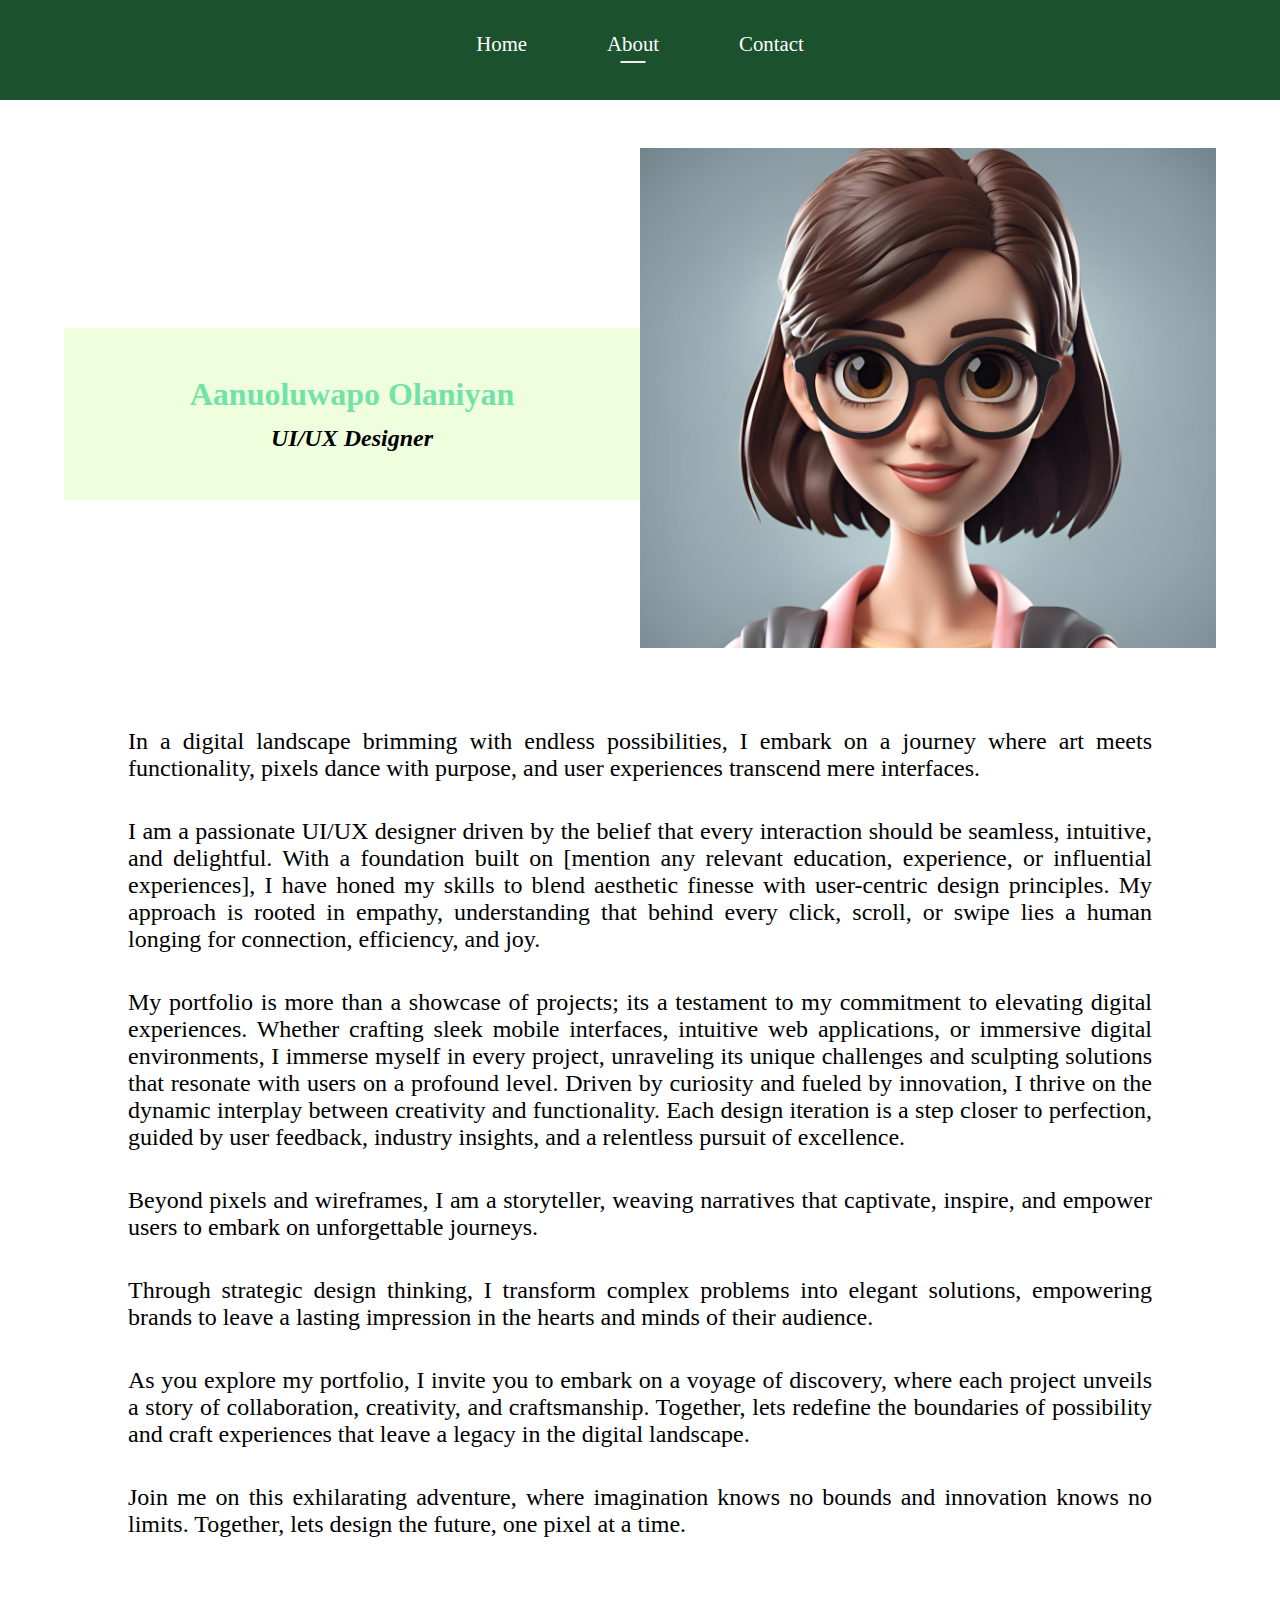
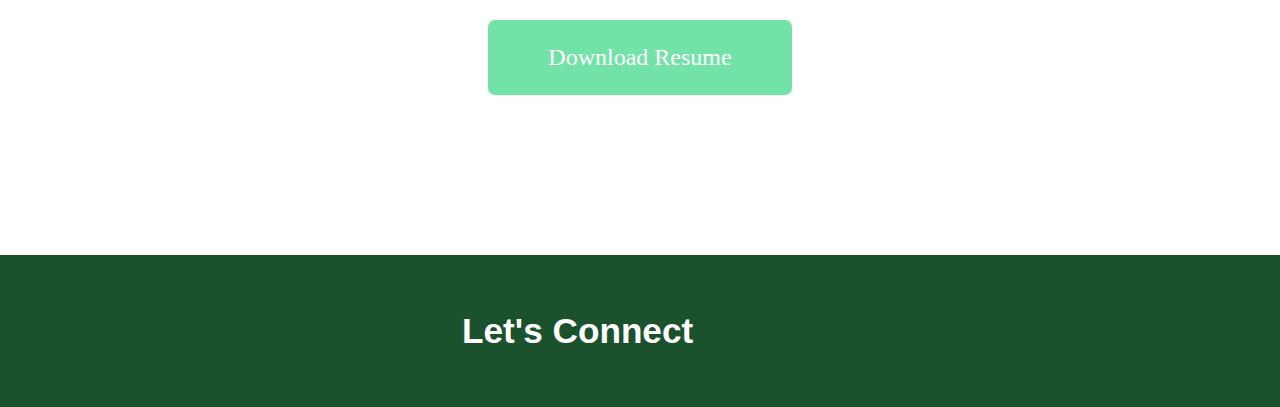
==== about.html @ ff345f08 "Add files via upload" ====
<!DOCTYPE html>
<html lang="en">
  <head>
    <meta charset="UTF-8" />
    <meta name="viewport" content="width=device-width, initial-scale=1.0" />
    <title>Document</title>
    <link rel="stylesheet" href="./about.css" />
        <link
      rel="stylesheet"
      href="https://cdnjs.cloudflare.com/ajax/libs/font-awesome/6.5.2/css/all.min.css"
      integrity="sha512-SnH5WK+bZxgPHs44uWIX+LLJAJ9/2PkPKZ5QiAj6Ta86w+fsb2TkcmfRyVX3pBnMFcV7oQPJkl9QevSCWr3W6A=="
      crossorigin="anonymous"
      re
  </head>
  <body>
    <nav>
      <ul>
        <li><a href="./index.html">Home</a></li>
        <li>
          <a href="./about.html">About</a>
          <hr />
        </li>
        <li><a href="./contact.html">Contact</a></li>
      </ul>
    </nav>
    <main>
      <div class="main__1">
            <h1>Aanuoluwapo Olaniyan</h1>
            <h2>UI/UX Designer</h2>
      </div>
      <div class="main__1__img"></div>
    </main>
    <div class="paragraph">
      <p>In a digital landscape brimming with endless possibilities, I embark on a journey where art meets
functionality, pixels dance with purpose, and user experiences transcend mere interfaces.</p><br><br>
<p>I am a
passionate UI/UX designer driven by the belief that every interaction should be seamless, intuitive, and
delightful.
With a foundation built on [mention any relevant education, experience, or influential experiences], I
have honed my skills to blend aesthetic finesse with user-centric design principles. My approach is
rooted in empathy, understanding that behind every click, scroll, or swipe lies a human longing for
connection, efficiency, and joy.
</p><br><br>
<p>My portfolio is more than a showcase of projects; its a testament to my commitment to elevating digital
experiences. Whether crafting sleek mobile interfaces, intuitive web applications, or immersive digital environments, I immerse myself in every project, unraveling its unique challenges and sculpting
solutions that resonate with users on a profound level.
Driven by curiosity and fueled by innovation, I thrive on the dynamic interplay between creativity and
functionality. Each design iteration is a step closer to perfection, guided by user feedback, industry
insights, and a relentless pursuit of excellence.
</p><br><br>
<p>Beyond pixels and wireframes, I am a storyteller, weaving narratives that captivate, inspire, and
empower users to embark on unforgettable journeys.</p><br><br>
<p>Through strategic design thinking, I transform
complex problems into elegant solutions, empowering brands to leave a lasting impression in the hearts
 and minds of their audience.
</p><br><br>
<p>As you explore my portfolio, I invite you to embark on a voyage of discovery, where each project unveils
a story of collaboration, creativity, and craftsmanship. Together, lets redefine the boundaries of
possibility and craft experiences that leave a legacy in the digital landscape.
</p><br><br>
<p>Join me on this exhilarating adventure, where imagination knows no bounds and innovation knows no
limits. Together, lets design the future, one pixel at a time.
</p><br>
    </div>
    <div class="btn__download">
      <a href="#">Download Resume</a>
    </div>
      <footer>
      <h2>Let's Connect</h2>
      <div class="icons">
        <i class="far fa-envelope"></i>
        <i class="fab fa-linkedin"></i>
        <i class="fas fa-phone"></i>
      </div>
    </footer>
  </body>
</html>
---- about.css ----
* {
  margin: 0;
  padding: 0;
  box-sizing: border-box;
  text-decoration: none;
}

nav {
  padding: 2em 0%;
  background-color: #1b512d;
  display: flex;
  justify-content: center;
  align-items: center;
}
a {
  font-family: "Lucida Sans", "Lucida Sans Regular", "Lucida Grande";
}
nav ul {
  display: flex;
  gap: 5rem;
  list-style: none;
}

nav a {
  color: #fff;
  font-size: 1.3em;
  /* border-bottom: 1px solid #eee; */
  padding-bottom: 0.5em;
}

nav hr {
  width: 50%;
  margin: 5px auto;
  display: block;
  border: 1.5px solid #eee;
  border-radius: 500px;
}

main > * {
  flex-basis: 50%;
  text-align: center;
}

main .main__1__img {
  width: 100%;
  height: 700px;
  background-image: url(./Mask\ group-2.png);
  background-size: cover;
  background-position: center center;
  transition: 0.5s ease;
}
.main__1__img:hover {
  transform: scale(1.07, 1.07);
  cursor: pointer;
}
main {
  display: flex;
  justify-content: center;
  padding: 3em 10%;
  align-items: center;
}
main .main__1 h1 {
  color: #73e2a7;
  font-size: 3.5em;
}

main .main__1 p {
  line-height: 2em;
  font-size: 2em;
  padding: 1em 0 0 0;
}

main .main__1 {
  margin-top: 2em;
  background-color: #efffde;
  padding: 3em;
}

main .main__1 h2 {
  margin-top: 0.5em;
  font-size: 2em;
  font-style: oblique;
}

.paragraph {
  padding: 2em 10%;
}

.paragraph p {
  font-size: 1.5em;
  text-align: justify;
}

.btn__download {
  display: flex;
  align-items: center;
  justify-content: center;
  padding: 2em 0;
}

.btn__download a {
  background-color: #73e2a7;
  color: #fff;
  font-size: 1.5em;
  padding: 1em 2.5em;
  border: none;
  border-radius: 7px;
}

.btn__download button:hover {
  background-color: #73e2a7ea;
}

footer {
  background-color: #1b512d;
  display: flex;
  align-items: center;
  padding: 3.5em 0;
  align-items: center;
  color: #fff;
  text-align: center;
  justify-content: center;
  gap: 5em;
  margin-top: 10%;
}

footer h2 {
  font-size: 2.2em;
  font-family: "Lucida Sans", "Lucida Sans Regular", "Lucida Grande",
    "Lucida Sans Unicode", Geneva, Verdana, sans-serif;
}

footer .icons {
  display: flex;
  gap: 0.7em;
  font-size: 2em;
  align-items: center;
}

@media (max-width: 1660px) {
  main {
    padding: 3rem 5% !important;
  }
  main .main__1__img {
    height: 500px;
  }
  main .main__1 h1 {
    font-size: 2em;
  }
  main .main__1 h2 {
    font-size: 1.5em;
  }
}

@media (max-width: 750px) {
  main .main__1__img {
    height: 300px !important;
  }
  .paragraph p {
    font-size: 1.1em;
  }
  .paragraph {
    padding: 2em 5%;
  }
  .btn__download a {
    font-size: 1.2em;
    padding: 0.7em 1.5em;
  }
  footer h2 {
    font-size: 1em !important;
  }
  footer h2 {
    font-size: 1.2em;
  }
  footer .icons {
    font-size: 1em;
  }
  footer {
    gap: 2em;
  }
}

@media (max-width: 560px) {
  nav ul {
    gap: 2em !important;
  }
  main .main__1 h1 {
    font-size: 1.2em;
  }
  main .main__1 h2 {
    font-size: 0.9em;
  }
  main .main__1 {
    padding: 2em 0.5em;
  }
  main .main__1__img {
    height: 220px !important;
  }
  .paragraph p {
    font-size: 0.9em;
  }
  footer {
      padding: 2em 0;
  }
}

@media (max-width: 350px) {
  main .main__1__img {
    height: 150px !important;
  }
  main .main__1 h1 {
    font-size: 0.8em !important;
  }
  main .main__1 h2 {
    font-size: 0.7em !important;
  }
  main {
    padding: 1.5rem 2.5% !important;
  }
  .btn__download a {
      font-size: 1em !important;
      padding: 0.6em 1.2em;
  }
  nav a {
      font-size: 0.9em !important;
  }
}
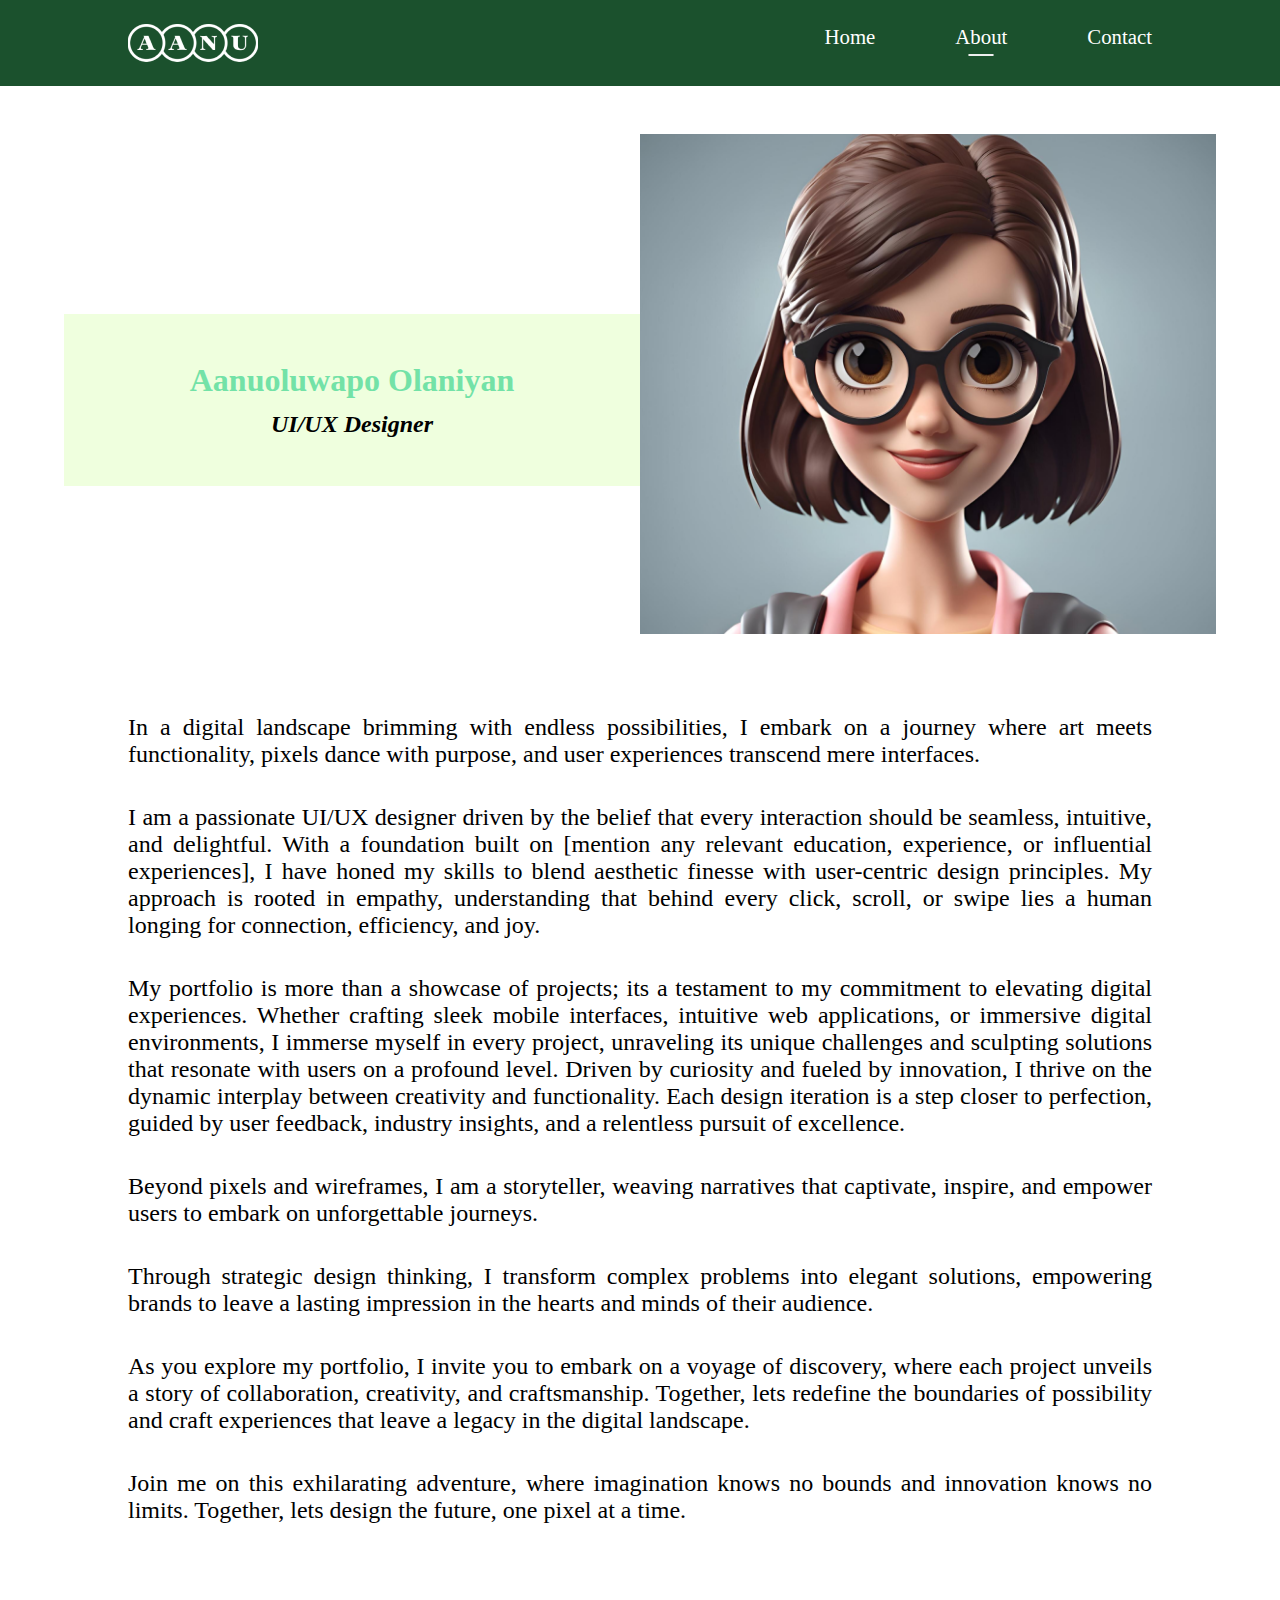
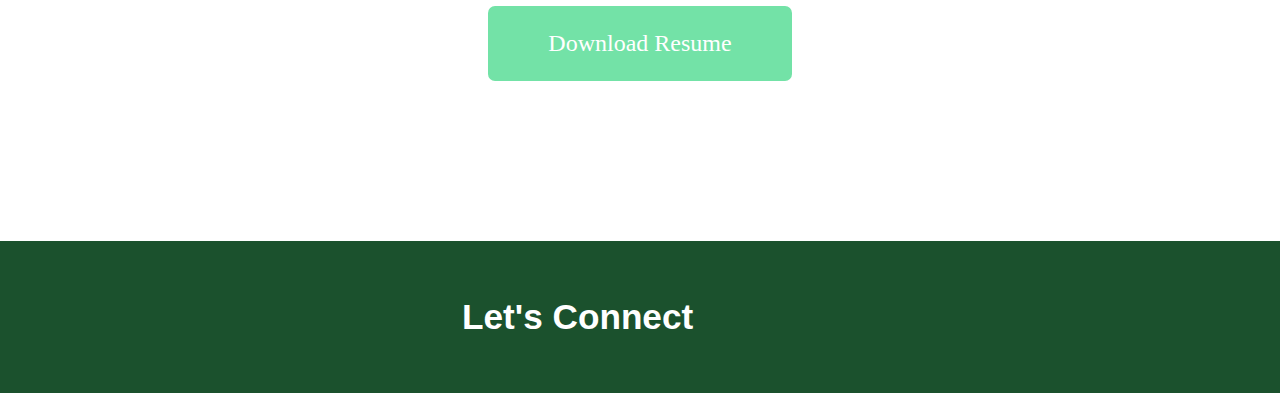
==== commit 87f10464: "Add files via upload" ====
--- a/about.html
+++ b/about.html
@@ -5,15 +5,17 @@
     <meta name="viewport" content="width=device-width, initial-scale=1.0" />
     <title>Document</title>
     <link rel="stylesheet" href="./about.css" />
-        <link
+    <link
       rel="stylesheet"
       href="https://cdnjs.cloudflare.com/ajax/libs/font-awesome/6.5.2/css/all.min.css"
       integrity="sha512-SnH5WK+bZxgPHs44uWIX+LLJAJ9/2PkPKZ5QiAj6Ta86w+fsb2TkcmfRyVX3pBnMFcV7oQPJkl9QevSCWr3W6A=="
       crossorigin="anonymous"
-      re
+      referrerpolicy="no-referrer"
+    />
   </head>
   <body>
     <nav>
+      <img src="./LOGO 1.png" alt="aanu" />
       <ul>
         <li><a href="./index.html">Home</a></li>
         <li>
@@ -25,47 +27,71 @@
     </nav>
     <main>
       <div class="main__1">
-            <h1>Aanuoluwapo Olaniyan</h1>
-            <h2>UI/UX Designer</h2>
+        <h1>Aanuoluwapo Olaniyan</h1>
+        <h2>UI/UX Designer</h2>
       </div>
       <div class="main__1__img"></div>
     </main>
     <div class="paragraph">
-      <p>In a digital landscape brimming with endless possibilities, I embark on a journey where art meets
-functionality, pixels dance with purpose, and user experiences transcend mere interfaces.</p><br><br>
-<p>I am a
-passionate UI/UX designer driven by the belief that every interaction should be seamless, intuitive, and
-delightful.
-With a foundation built on [mention any relevant education, experience, or influential experiences], I
-have honed my skills to blend aesthetic finesse with user-centric design principles. My approach is
-rooted in empathy, understanding that behind every click, scroll, or swipe lies a human longing for
-connection, efficiency, and joy.
-</p><br><br>
-<p>My portfolio is more than a showcase of projects; its a testament to my commitment to elevating digital
-experiences. Whether crafting sleek mobile interfaces, intuitive web applications, or immersive digital environments, I immerse myself in every project, unraveling its unique challenges and sculpting
-solutions that resonate with users on a profound level.
-Driven by curiosity and fueled by innovation, I thrive on the dynamic interplay between creativity and
-functionality. Each design iteration is a step closer to perfection, guided by user feedback, industry
-insights, and a relentless pursuit of excellence.
-</p><br><br>
-<p>Beyond pixels and wireframes, I am a storyteller, weaving narratives that captivate, inspire, and
-empower users to embark on unforgettable journeys.</p><br><br>
-<p>Through strategic design thinking, I transform
-complex problems into elegant solutions, empowering brands to leave a lasting impression in the hearts
- and minds of their audience.
-</p><br><br>
-<p>As you explore my portfolio, I invite you to embark on a voyage of discovery, where each project unveils
-a story of collaboration, creativity, and craftsmanship. Together, lets redefine the boundaries of
-possibility and craft experiences that leave a legacy in the digital landscape.
-</p><br><br>
-<p>Join me on this exhilarating adventure, where imagination knows no bounds and innovation knows no
-limits. Together, lets design the future, one pixel at a time.
-</p><br>
+      <p>
+        In a digital landscape brimming with endless possibilities, I embark on
+        a journey where art meets functionality, pixels dance with purpose, and
+        user experiences transcend mere interfaces.
+      </p>
+      <br /><br />
+      <p>
+        I am a passionate UI/UX designer driven by the belief that every
+        interaction should be seamless, intuitive, and delightful. With a
+        foundation built on [mention any relevant education, experience, or
+        influential experiences], I have honed my skills to blend aesthetic
+        finesse with user-centric design principles. My approach is rooted in
+        empathy, understanding that behind every click, scroll, or swipe lies a
+        human longing for connection, efficiency, and joy.
+      </p>
+      <br /><br />
+      <p>
+        My portfolio is more than a showcase of projects; its a testament to my
+        commitment to elevating digital experiences. Whether crafting sleek
+        mobile interfaces, intuitive web applications, or immersive digital
+        environments, I immerse myself in every project, unraveling its unique
+        challenges and sculpting solutions that resonate with users on a
+        profound level. Driven by curiosity and fueled by innovation, I thrive
+        on the dynamic interplay between creativity and functionality. Each
+        design iteration is a step closer to perfection, guided by user
+        feedback, industry insights, and a relentless pursuit of excellence.
+      </p>
+      <br /><br />
+      <p>
+        Beyond pixels and wireframes, I am a storyteller, weaving narratives
+        that captivate, inspire, and empower users to embark on unforgettable
+        journeys.
+      </p>
+      <br /><br />
+      <p>
+        Through strategic design thinking, I transform complex problems into
+        elegant solutions, empowering brands to leave a lasting impression in
+        the hearts and minds of their audience.
+      </p>
+      <br /><br />
+      <p>
+        As you explore my portfolio, I invite you to embark on a voyage of
+        discovery, where each project unveils a story of collaboration,
+        creativity, and craftsmanship. Together, lets redefine the boundaries of
+        possibility and craft experiences that leave a legacy in the digital
+        landscape.
+      </p>
+      <br /><br />
+      <p>
+        Join me on this exhilarating adventure, where imagination knows no
+        bounds and innovation knows no limits. Together, lets design the future,
+        one pixel at a time.
+      </p>
+      <br />
     </div>
     <div class="btn__download">
       <a href="#">Download Resume</a>
     </div>
-      <footer>
+    <footer>
       <h2>Let's Connect</h2>
       <div class="icons">
         <i class="far fa-envelope"></i>
--- a/about.css
+++ b/about.css
@@ -6,10 +6,10 @@
 }
 
 nav {
-  padding: 2em 0%;
+  padding: 1.5em 10%;
   background-color: #1b512d;
   display: flex;
-  justify-content: center;
+  justify-content: space-between;
   align-items: center;
 }
 a {
@@ -153,6 +153,15 @@
 }
 
 @media (max-width: 750px) {
+  nav ul {
+    gap: 2em !important;
+  }
+  nav img {
+    width: 80px;
+  }
+  nav a {
+    font-size: 0.8em !important;
+  }
   main .main__1__img {
     height: 300px !important;
   }
@@ -181,6 +190,9 @@
 }
 
 @media (max-width: 560px) {
+      nav img {
+            width: 60px;
+      }
   nav ul {
     gap: 2em !important;
   }
@@ -200,11 +212,14 @@
     font-size: 0.9em;
   }
   footer {
-      padding: 2em 0;
+    padding: 2em 0;
   }
 }
 
 @media (max-width: 350px) {
+      nav ul {
+            gap: 0.8em !important;
+      }
   main .main__1__img {
     height: 150px !important;
   }
@@ -218,10 +233,10 @@
     padding: 1.5rem 2.5% !important;
   }
   .btn__download a {
-      font-size: 1em !important;
-      padding: 0.6em 1.2em;
+    font-size: 1em !important;
+    padding: 0.6em 1.2em;
   }
   nav a {
-      font-size: 0.9em !important;
-  }
-}
+    font-size: 0.8em !important;
+  }
+}
